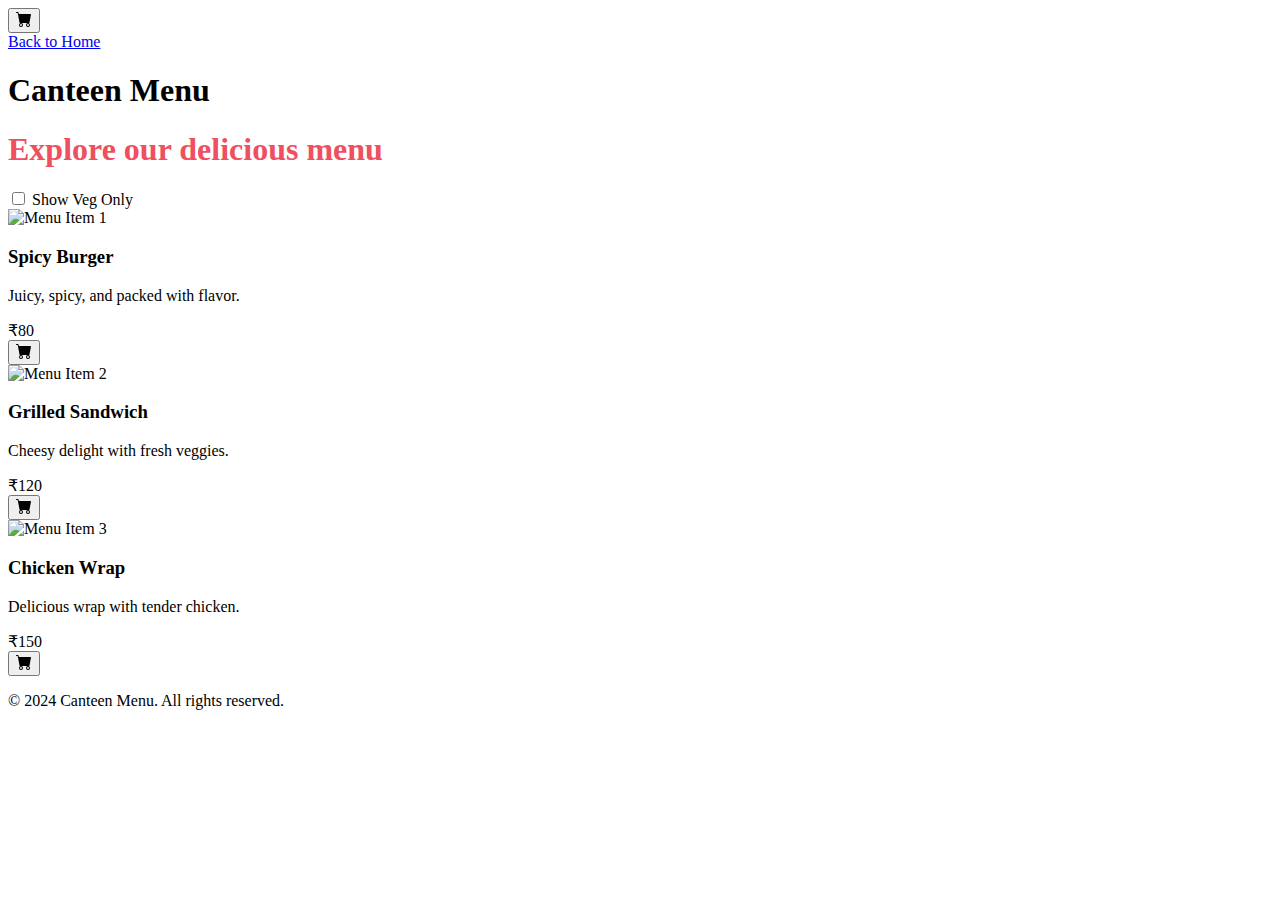
==== menu.html @ ff4709c9 "Add files via upload" ====
<!DOCTYPE html>
<html lang="en">

<head>
    <meta charset="UTF-8">
    <meta name="viewport" content="width=device-width, initial-scale=1.0">
    <title>Canteen Menu</title>

    <!-- Font Awesome and Google Fonts Links -->
    <link rel="stylesheet" href="https://cdnjs.cloudflare.com/ajax/libs/font-awesome/6.1.1/css/all.min.css"
        integrity="sha512-KfkfwYDsLkIlwQp6LFnl8zNdLGxu9YAA1QvwINks4PhcElQSvqcyVLLD9aMhXd13uQjoXtEKNosOWaZqXgel0g=="
        crossorigin="anonymous" referrerpolicy="no-referrer" />
    <link rel="stylesheet"
        href="https://fonts.googleapis.com/css2?family=Poppins:wght@100;200;300;400;500;600;700;800;900&display=swap" />

    <!-- Link to External CSS -->
    <link rel="stylesheet" href="stylez/menu.css" />


    <button class="add-to-cart">
        <svg xmlns="http://www.w3.org/2000/svg" width="16" height="16" fill="currentColor" class="bi bi-cart-fill" viewBox="0 0 16 16">
            <path d="M0 1.5A.5.5 0 0 1 .5 1H2a.5.5 0 0 1 .485.379L2.89 3H14.5a.5.5 0 0 1 .491.592l-1.5 8A.5.5 0 0 1 13 12H4a.5.5 0 0 1-.491-.408L2.01 3.607 1.61 2H.5a.5.5 0 0 1-.5-.5M5 12a2 2 0 1 0 0 4 2 2 0 0 0 0-4m7 0a2 2 0 1 0 0 4 2 2 0 0 0 0-4m-7 1a1 1 0 1 1 0 2 1 1 0 0 1 0-2m7 0a1 1 0 1 1 0 2 1 1 0 0 1 0-2"/>
          </svg>
    </button>
    
    

</head>

<body>
    <header>
        <nav class="navbar">
            <a href="index.html" class="back-button"><i class="fa-solid fa-arrow-left"></i> Back to Home</a>
            <h1>Canteen Menu</h1>
        </nav>
    </header>

    <!-- Hero Section for Menu Page -->
    <section class="menu-hero-section">
        <h1 class="menu-heading" style="color: rgb(239, 79, 95);">Explore our delicious menu</h1>

    </section>

    <!-- Toggle Switch -->
    <div class="veg-toggle-container">
        <label class="switch">
            <input type="checkbox" id="veg-toggle">
            <span class="slider round"></span>
        </label>
        <span class="toggle-label">Show Veg Only</span>
    </div>

<!-- Menu Items Section -->
<section class="menu-container">
    <div class="menu-item">
        <img src="assets/burger.jpg" alt="Menu Item 1">
        <div class="menu-details">
            <h3>Spicy Burger</h3>
            <p>Juicy, spicy, and packed with flavor.</p>
            <span>₹80</span>
        </div>
        <button class="add-to-cart" data-name="Spicy Burger" data-price="80">
            <svg xmlns="http://www.w3.org/2000/svg" width="16" height="16" fill="currentColor" class="bi bi-cart-fill" viewBox="0 0 16 16">
                <path d="M0 1.5A.5.5 0 0 1 .5 1H2a.5.5 0 0 1 .485.379L2.89 3H14.5a.5.5 0 0 1 .491.592l-1.5 8A.5.5 0 0 1 13 12H4a.5.5 0 0 1-.491-.408L2.01 3.607 1.61 2H.5a.5.5 0 0 1-.5-.5M5 12a2 2 0 1 0 0 4 2 2 0 0 0 0-4m7 0a2 2 0 1 0 0 4 2 2 0 0 0 0-4m-7 1a1 1 0 1 1 0 2 1 1 0 0 1 0-2m7 0a1 1 0 1 1 0 2 1 1 0 0 1 0-2"/>
              </svg>
        </button>
    </div>
    <div class="menu-item">
        <img src="assets/grill.jpg" alt="Menu Item 2">
        <div class="menu-details">
            <h3>Grilled Sandwich</h3>
            <p>Cheesy delight with fresh veggies.</p>
            <span>₹120</span>
        </div>
        <button class="add-to-cart" data-name="Grilled Sandwich" data-price="120">
            <svg xmlns="http://www.w3.org/2000/svg" width="16" height="16" fill="currentColor" class="bi bi-cart-fill" viewBox="0 0 16 16">
                <path d="M0 1.5A.5.5 0 0 1 .5 1H2a.5.5 0 0 1 .485.379L2.89 3H14.5a.5.5 0 0 1 .491.592l-1.5 8A.5.5 0 0 1 13 12H4a.5.5 0 0 1-.491-.408L2.01 3.607 1.61 2H.5a.5.5 0 0 1-.5-.5M5 12a2 2 0 1 0 0 4 2 2 0 0 0 0-4m7 0a2 2 0 1 0 0 4 2 2 0 0 0 0-4m-7 1a1 1 0 1 1 0 2 1 1 0 0 1 0-2m7 0a1 1 0 1 1 0 2 1 1 0 0 1 0-2"/>
            </svg>
        </button>
    </div>
    
    <div class="menu-item">
        <img src="assets/wrap.jpg" alt="Menu Item 3">
        <div class="menu-details">
            <h3>Chicken Wrap</h3>
            <p>Delicious wrap with tender chicken.</p>
            <span>₹150</span>
        </div>
        <button class="add-to-cart" data-name="Chicken Wrap" data-price="150">
            <svg xmlns="http://www.w3.org/2000/svg" width="16" height="16" fill="currentColor" class="bi bi-cart-fill" viewBox="0 0 16 16">
                <path d="M0 1.5A.5.5 0 0 1 .5 1H2a.5.5 0 0 1 .485.379L2.89 3H14.5a.5.5 0 0 1 .491.592l-1.5 8A.5.5 0 0 1 13 12H4a.5.5 0 0 1-.491-.408L2.01 3.607 1.61 2H.5a.5.5 0 0 1-.5-.5M5 12a2 2 0 1 0 0 4 2 2 0 0 0 0-4m7 0a2 2 0 1 0 0 4 2 2 0 0 0 0-4m-7 1a1 1 0 1 1 0 2 1 1 0 0 1 0-2m7 0a1 1 0 1 1 0 2 1 1 0 0 1 0-2"/>
            </svg>
        </button>
    </div>
</section>


     

    <footer>
        <p>&copy; 2024 Canteen Menu. All rights reserved.</p>
    </footer>
    <script src="script/menu.js"></script>

</body>



</html>
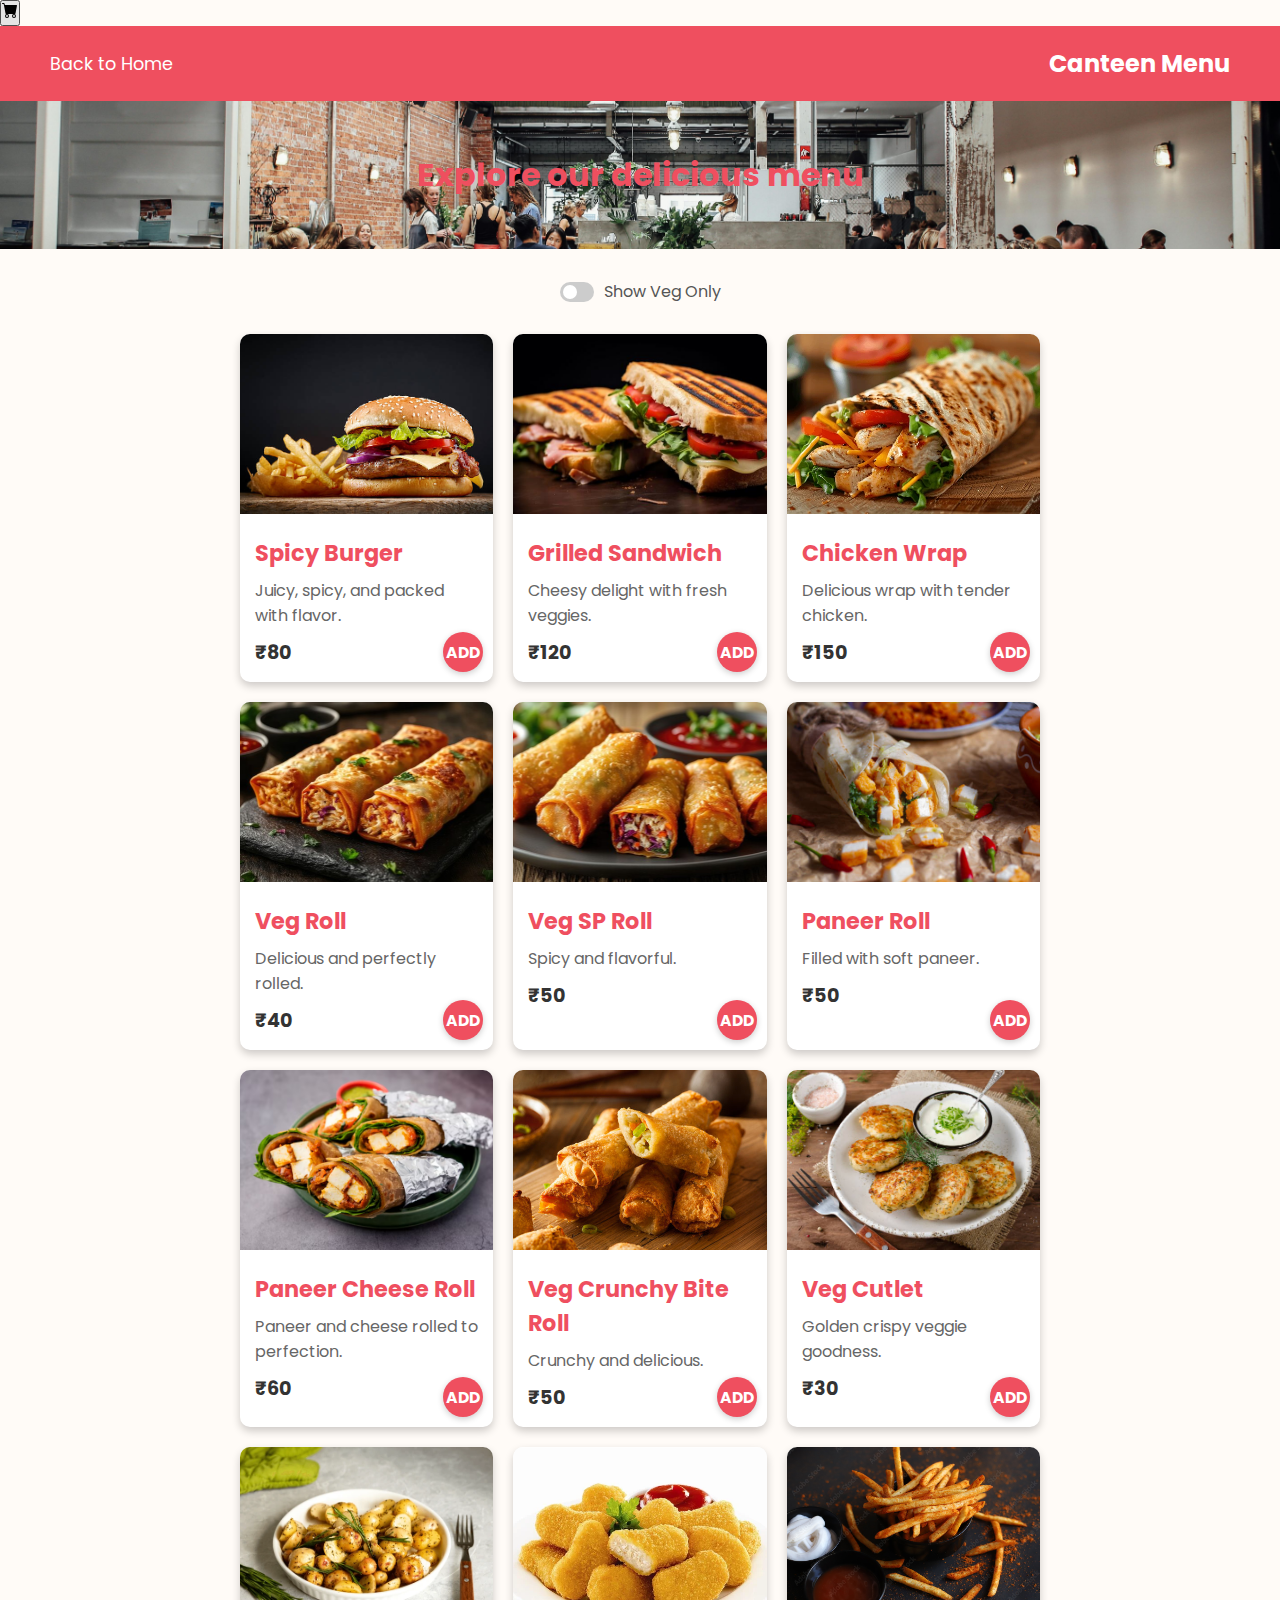
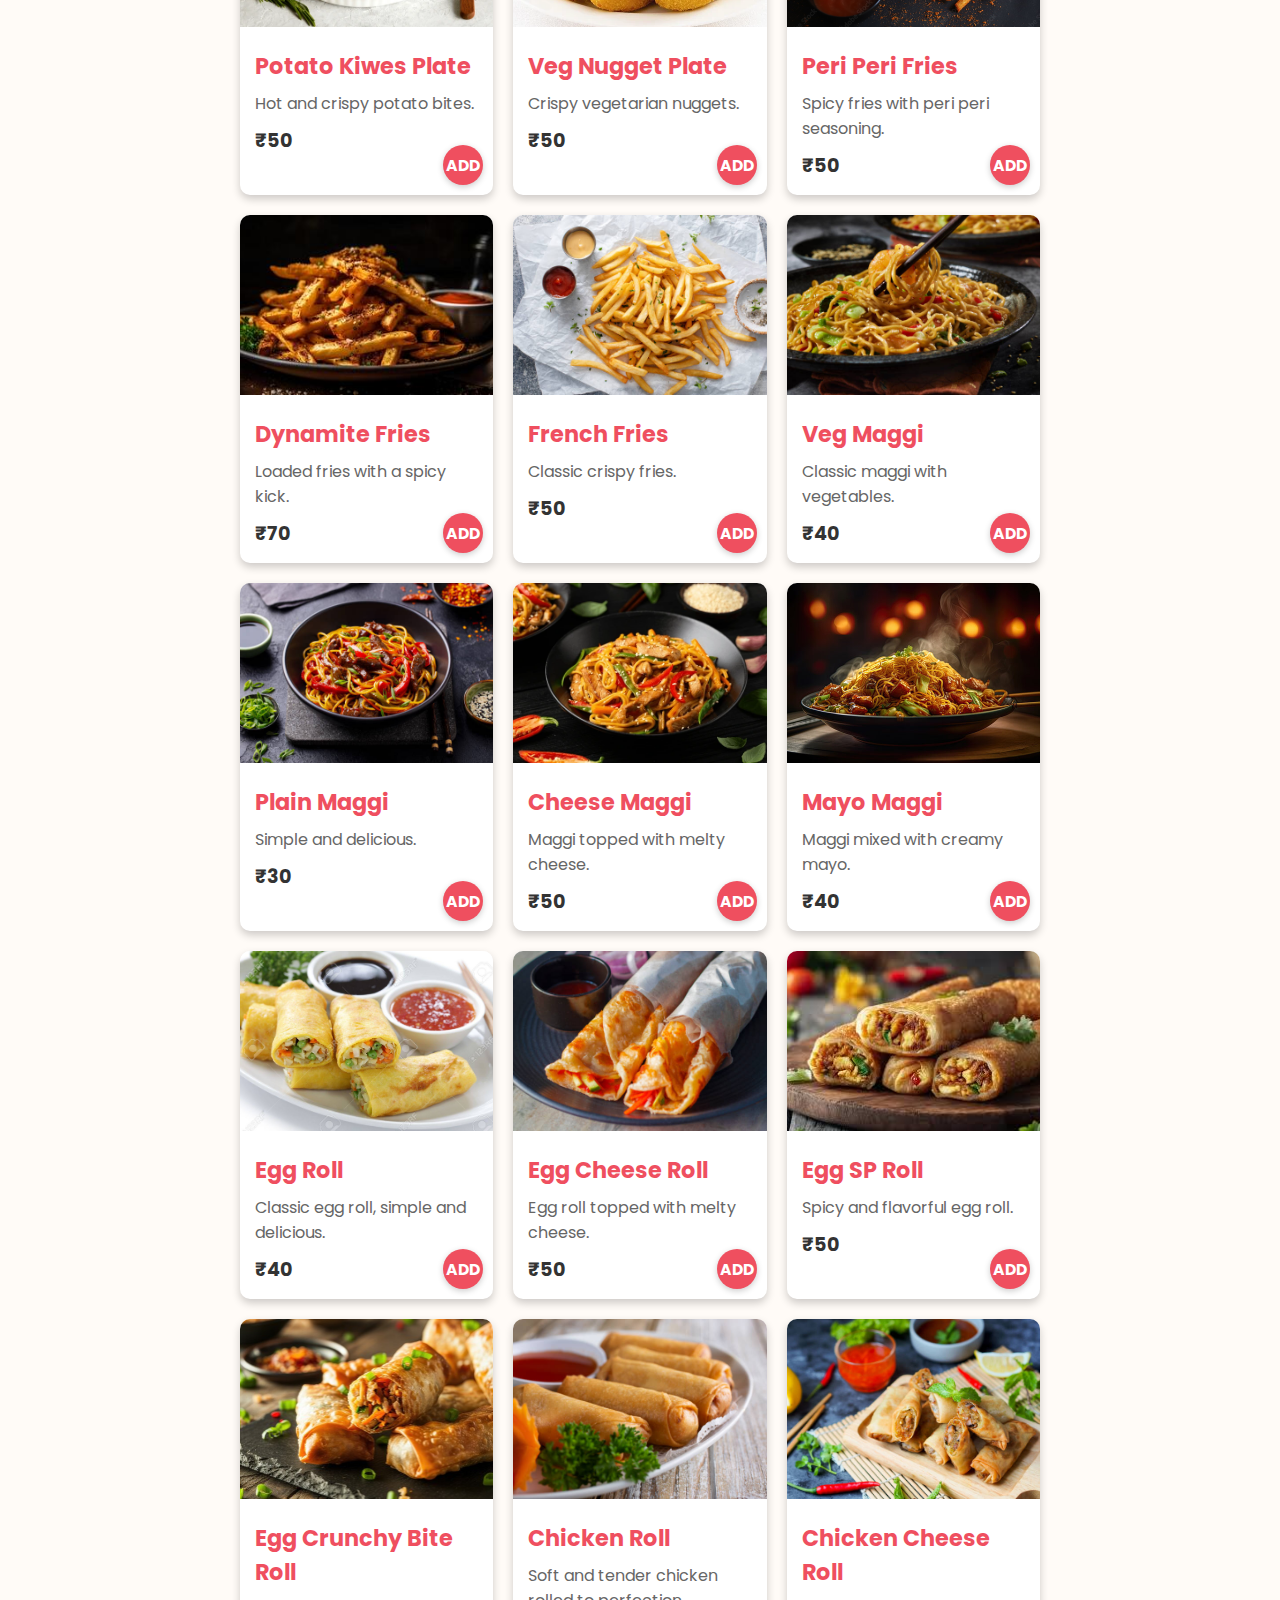
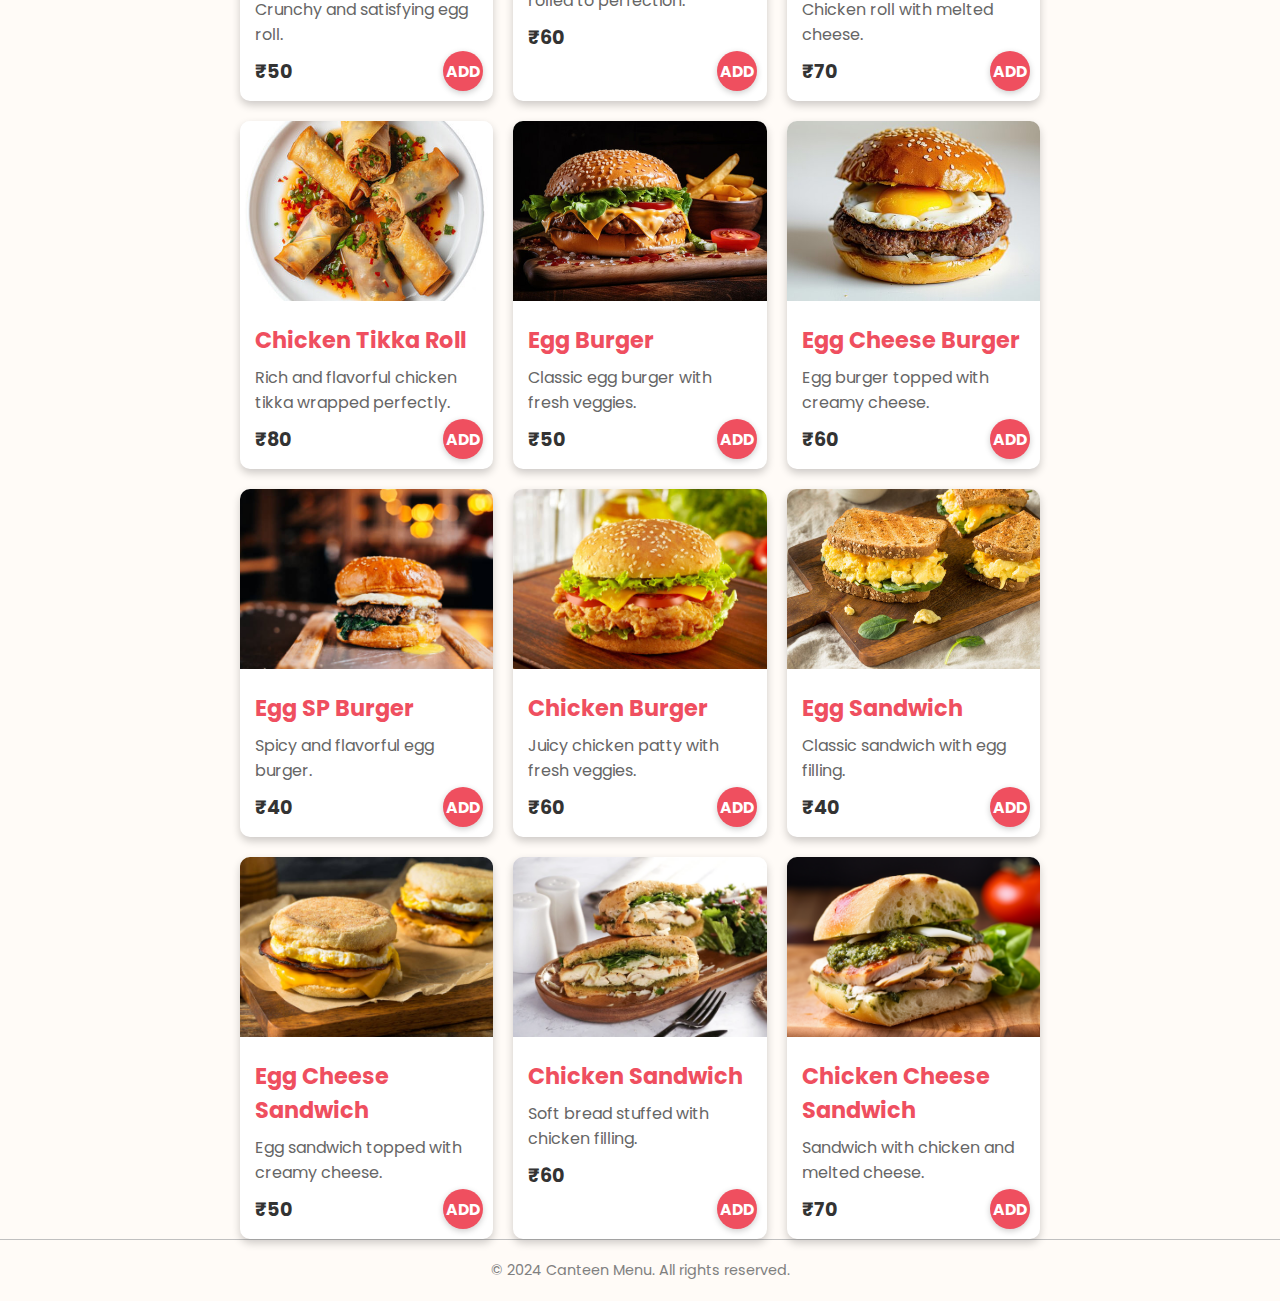
==== commit 4e7b17bb: "Update menu.html" ====
--- a/menu.html
+++ b/menu.html
@@ -16,12 +16,14 @@
     <!-- Link to External CSS -->
     <link rel="stylesheet" href="stylez/menu.css" />
 
-
-    <button class="add-to-cart">
-        <svg xmlns="http://www.w3.org/2000/svg" width="16" height="16" fill="currentColor" class="bi bi-cart-fill" viewBox="0 0 16 16">
+    <button class="add-to-cart-2">
+        <a href="cart.html" style="color: inherit; text-decoration: none;">
+          <svg xmlns="http://www.w3.org/2000/svg" width="16" height="16" fill="currentColor" class="bi bi-cart-fill" viewBox="0 0 16 16">
             <path d="M0 1.5A.5.5 0 0 1 .5 1H2a.5.5 0 0 1 .485.379L2.89 3H14.5a.5.5 0 0 1 .491.592l-1.5 8A.5.5 0 0 1 13 12H4a.5.5 0 0 1-.491-.408L2.01 3.607 1.61 2H.5a.5.5 0 0 1-.5-.5M5 12a2 2 0 1 0 0 4 2 2 0 0 0 0-4m7 0a2 2 0 1 0 0 4 2 2 0 0 0 0-4m-7 1a1 1 0 1 1 0 2 1 1 0 0 1 0-2m7 0a1 1 0 1 1 0 2 1 1 0 0 1 0-2"/>
           </svg>
-    </button>
+        </a>
+      </button>
+      
     
     
 
@@ -52,7 +54,10 @@
 
 <!-- Menu Items Section -->
 <section class="menu-container">
-    <div class="menu-item">
+
+
+
+    <div class="menu-item veg">
         <img src="assets/burger.jpg" alt="Menu Item 1">
         <div class="menu-details">
             <h3>Spicy Burger</h3>
@@ -60,9 +65,7 @@
             <span>₹80</span>
         </div>
         <button class="add-to-cart" data-name="Spicy Burger" data-price="80">
-            <svg xmlns="http://www.w3.org/2000/svg" width="16" height="16" fill="currentColor" class="bi bi-cart-fill" viewBox="0 0 16 16">
-                <path d="M0 1.5A.5.5 0 0 1 .5 1H2a.5.5 0 0 1 .485.379L2.89 3H14.5a.5.5 0 0 1 .491.592l-1.5 8A.5.5 0 0 1 13 12H4a.5.5 0 0 1-.491-.408L2.01 3.607 1.61 2H.5a.5.5 0 0 1-.5-.5M5 12a2 2 0 1 0 0 4 2 2 0 0 0 0-4m7 0a2 2 0 1 0 0 4 2 2 0 0 0 0-4m-7 1a1 1 0 1 1 0 2 1 1 0 0 1 0-2m7 0a1 1 0 1 1 0 2 1 1 0 0 1 0-2"/>
-              </svg>
+            <h3>ADD</h3>
         </button>
     </div>
     <div class="menu-item">
@@ -72,10 +75,8 @@
             <p>Cheesy delight with fresh veggies.</p>
             <span>₹120</span>
         </div>
-        <button class="add-to-cart" data-name="Grilled Sandwich" data-price="120">
-            <svg xmlns="http://www.w3.org/2000/svg" width="16" height="16" fill="currentColor" class="bi bi-cart-fill" viewBox="0 0 16 16">
-                <path d="M0 1.5A.5.5 0 0 1 .5 1H2a.5.5 0 0 1 .485.379L2.89 3H14.5a.5.5 0 0 1 .491.592l-1.5 8A.5.5 0 0 1 13 12H4a.5.5 0 0 1-.491-.408L2.01 3.607 1.61 2H.5a.5.5 0 0 1-.5-.5M5 12a2 2 0 1 0 0 4 2 2 0 0 0 0-4m7 0a2 2 0 1 0 0 4 2 2 0 0 0 0-4m-7 1a1 1 0 1 1 0 2 1 1 0 0 1 0-2m7 0a1 1 0 1 1 0 2 1 1 0 0 1 0-2"/>
-            </svg>
+        <button class="add-to-cart" data-name="Spicy Burger" data-price="80">
+            <h3>ADD</h3>
         </button>
     </div>
     
@@ -86,12 +87,370 @@
             <p>Delicious wrap with tender chicken.</p>
             <span>₹150</span>
         </div>
-        <button class="add-to-cart" data-name="Chicken Wrap" data-price="150">
-            <svg xmlns="http://www.w3.org/2000/svg" width="16" height="16" fill="currentColor" class="bi bi-cart-fill" viewBox="0 0 16 16">
-                <path d="M0 1.5A.5.5 0 0 1 .5 1H2a.5.5 0 0 1 .485.379L2.89 3H14.5a.5.5 0 0 1 .491.592l-1.5 8A.5.5 0 0 1 13 12H4a.5.5 0 0 1-.491-.408L2.01 3.607 1.61 2H.5a.5.5 0 0 1-.5-.5M5 12a2 2 0 1 0 0 4 2 2 0 0 0 0-4m7 0a2 2 0 1 0 0 4 2 2 0 0 0 0-4m-7 1a1 1 0 1 1 0 2 1 1 0 0 1 0-2m7 0a1 1 0 1 1 0 2 1 1 0 0 1 0-2"/>
-            </svg>
-        </button>
-    </div>
+        <button class="add-to-cart" data-name="Spicy Burger" data-price="80">
+            <h3>ADD</h3>
+        </button>
+    </div>
+    
+
+
+
+    <!-- Rolls -->
+    <div class="menu-item veg">
+        <img src="assets/roll1.jpg" alt="Veg Roll">
+        <div class="menu-details">
+            <h3>Veg Roll</h3>
+            <p>Delicious and perfectly rolled.</p>
+            <span>₹40</span>
+        </div>
+        <button class="add-to-cart" data-name="Veg Roll" data-price="40">
+            <h3>ADD</h3>
+        </button>
+    </div>
+    <div class="menu-item veg">
+        <img src="assets/roll2.jpg" alt="Veg SP Roll">
+        <div class="menu-details">
+            <h3>Veg SP Roll</h3>
+            <p>Spicy and flavorful.</p>
+            <span>₹50</span>
+        </div>
+        <button class="add-to-cart" data-name="Veg SP Roll" data-price="50">
+            <h3>ADD</h3>
+        </button>
+    </div>
+    <div class="menu-item veg">
+        <img src="assets/roll3.jpg" alt="Paneer Roll">
+        <div class="menu-details">
+            <h3>Paneer Roll</h3>
+            <p>Filled with soft paneer.</p>
+            <span>₹50</span>
+        </div>
+        <button class="add-to-cart" data-name="Paneer Roll" data-price="50">
+            <h3>ADD</h3>
+        </button>
+    </div>
+    <div class="menu-item veg">
+        <img src="assets/roll4.jpg" alt="Paneer Cheese Roll">
+        <div class="menu-details">
+            <h3>Paneer Cheese Roll</h3>
+            <p>Paneer and cheese rolled to perfection.</p>
+            <span>₹60</span>
+        </div>
+        <button class="add-to-cart" data-name="Paneer Cheese Roll" data-price="60">
+            <h3>ADD</h3>
+        </button>
+    </div>
+    <div class="menu-item veg">
+        <img src="assets/roll5.jpg" alt="Veg Crunchy Bite Roll">
+        <div class="menu-details">
+            <h3>Veg Crunchy Bite Roll</h3>
+            <p>Crunchy and delicious.</p>
+            <span>₹50</span>
+        </div>
+        <button class="add-to-cart" data-name="Veg Crunchy Bite Roll" data-price="50">
+            <h3>ADD</h3>
+        </button>
+    </div>
+    
+
+<!-- Snacks -->
+<div class="menu-item veg">
+    <img src="assets/sna1.jpg" alt="Veg Cutlet">
+    <div class="menu-details">
+        <h3>Veg Cutlet</h3>
+        <p>Golden crispy veggie goodness.</p>
+        <span>₹30</span>
+    </div>
+    <button class="add-to-cart" data-name="Veg Cutlet" data-price="30">
+        <h3>ADD</h3>
+    </button>
+</div>
+<div class="menu-item veg">
+    <img src="assets/sna2.jpg" alt="Potato Kiwes Plate">
+    <div class="menu-details">
+        <h3>Potato Kiwes Plate</h3>
+        <p>Hot and crispy potato bites.</p>
+        <span>₹50</span>
+    </div>
+    <button class="add-to-cart" data-name="Potato Kiwes Plate" data-price="50">
+        <h3>ADD</h3>
+    </button>
+</div>
+<div class="menu-item veg">
+    <img src="assets/sna3.jpg" alt="Veg Nugget Plate">
+    <div class="menu-details">
+        <h3>Veg Nugget Plate</h3>
+        <p>Crispy vegetarian nuggets.</p>
+        <span>₹50</span>
+    </div>
+    <button class="add-to-cart" data-name="Veg Nugget Plate" data-price="50">
+        <h3>ADD</h3>
+    </button>
+</div>
+<div class="menu-item veg">
+    <img src="assets/sna4.jpg" alt="Peri Peri Fries">
+    <div class="menu-details">
+        <h3>Peri Peri Fries</h3>
+        <p>Spicy fries with peri peri seasoning.</p>
+        <span>₹50</span>
+    </div>
+    <button class="add-to-cart" data-name="Peri Peri Fries" data-price="50">
+        <h3>ADD</h3>
+    </button>
+</div>
+<div class="menu-item veg">
+    <img src="assets/sna5.jpg" alt="Dynamite Fries">
+    <div class="menu-details">
+        <h3>Dynamite Fries</h3>
+        <p>Loaded fries with a spicy kick.</p>
+        <span>₹70</span>
+    </div>
+    <button class="add-to-cart" data-name="Dynamite Fries" data-price="70">
+        <h3>ADD</h3>
+    </button>
+</div>
+<div class="menu-item veg">
+    <img src="assets/sna6.jpg" alt="French Fries">
+    <div class="menu-details">
+        <h3>French Fries</h3>
+        <p>Classic crispy fries.</p>
+        <span>₹50</span>
+    </div>
+    <button class="add-to-cart" data-name="French Fries" data-price="50">
+        <h3>ADD</h3>
+    </button>
+</div>
+
+
+<!-- Maggi -->
+<div class="menu-item veg">
+    <img src="assets/mag1.jpg" alt="Veg Maggi">
+    <div class="menu-details">
+        <h3>Veg Maggi</h3>
+        <p>Classic maggi with vegetables.</p>
+        <span>₹40</span>
+    </div>
+    <button class="add-to-cart" data-name="Veg Maggi" data-price="40">
+        <h3>ADD</h3>
+    </button>
+</div>
+<div class="menu-item veg">
+    <img src="assets/mag2.jpg" alt="Plain Maggi">
+    <div class="menu-details">
+        <h3>Plain Maggi</h3>
+        <p>Simple and delicious.</p>
+        <span>₹30</span>
+    </div>
+    <button class="add-to-cart" data-name="Plain Maggi" data-price="30">
+        <h3>ADD</h3>
+    </button>
+</div>
+<div class="menu-item veg">
+    <img src="assets/mag3.jpg" alt="Cheese Maggi">
+    <div class="menu-details">
+        <h3>Cheese Maggi</h3>
+        <p>Maggi topped with melty cheese.</p>
+        <span>₹50</span>
+    </div>
+    <button class="add-to-cart" data-name="Cheese Maggi" data-price="50">
+        <h3>ADD</h3>
+    </button>
+</div>
+<div class="menu-item veg">
+    <img src="assets/mag4.jpg" alt="Mayo Maggi">
+    <div class="menu-details">
+        <h3>Mayo Maggi</h3>
+        <p>Maggi mixed with creamy mayo.</p>
+        <span>₹40</span>
+    </div>
+    <button class="add-to-cart" data-name="Mayo Maggi" data-price="40">
+        <h3>ADD</h3>
+    </button>
+</div>
+
+
+
+
+
+
+
+
+
+
+
+<div class="menu-item">
+    <img src="assets/nroll1.jpg" alt="Egg Roll">
+    <div class="menu-details">
+        <h3>Egg Roll</h3>
+        <p>Classic egg roll, simple and delicious.</p>
+        <span>₹40</span>
+    </div>
+    <button class="add-to-cart" data-name="Egg Roll" data-price="40">
+        <h3>ADD</h3>
+    </button>
+</div>
+<div class="menu-item">
+    <img src="assets/nroll2.jpg" alt="Egg Cheese Roll">
+    <div class="menu-details">
+        <h3>Egg Cheese Roll</h3>
+        <p>Egg roll topped with melty cheese.</p>
+        <span>₹50</span>
+    </div>
+    <button class="add-to-cart" data-name="Egg Cheese Roll" data-price="50">
+        <h3>ADD</h3>
+    </button>
+</div>
+<div class="menu-item">
+    <img src="assets/nroll3.jpg" alt="Egg SP Roll">
+    <div class="menu-details">
+        <h3>Egg SP Roll</h3>
+        <p>Spicy and flavorful egg roll.</p>
+        <span>₹50</span>
+    </div>
+    <button class="add-to-cart" data-name="Egg SP Roll" data-price="50">
+        <h3>ADD</h3>
+    </button>
+</div>
+<div class="menu-item">
+    <img src="assets/nroll4.jpg" alt="Egg Crunchy Bite Roll">
+    <div class="menu-details">
+        <h3>Egg Crunchy Bite Roll</h3>
+        <p>Crunchy and satisfying egg roll.</p>
+        <span>₹50</span>
+    </div>
+    <button class="add-to-cart" data-name="Egg Crunchy Bite Roll" data-price="50">
+        <h3>ADD</h3>
+    </button>
+</div>
+<div class="menu-item">
+    <img src="assets/nroll5.jpg" alt="Chicken Roll">
+    <div class="menu-details">
+        <h3>Chicken Roll</h3>
+        <p>Soft and tender chicken rolled to perfection.</p>
+        <span>₹60</span>
+    </div>
+    <button class="add-to-cart" data-name="Chicken Roll" data-price="60">
+        <h3>ADD</h3>
+    </button>
+</div>
+<div class="menu-item">
+    <img src="assets/nroll6.jpg" alt="Chicken Cheese Roll">
+    <div class="menu-details">
+        <h3>Chicken Cheese Roll</h3>
+        <p>Chicken roll with melted cheese.</p>
+        <span>₹70</span>
+    </div>
+    <button class="add-to-cart" data-name="Chicken Cheese Roll" data-price="70">
+        <h3>ADD</h3>
+    </button>
+</div>
+<div class="menu-item">
+    <img src="assets/nroll7.jpg" alt="Chicken Tikka Roll">
+    <div class="menu-details">
+        <h3>Chicken Tikka Roll</h3>
+        <p>Rich and flavorful chicken tikka wrapped perfectly.</p>
+        <span>₹80</span>
+    </div>
+    <button class="add-to-cart" data-name="Chicken Tikka Roll" data-price="80">
+        <h3>ADD</h3>
+    </button>
+</div>
+<div class="menu-item">
+    <img src="assets/nbur1.jpg" alt="Egg Burger">
+    <div class="menu-details">
+        <h3>Egg Burger</h3>
+        <p>Classic egg burger with fresh veggies.</p>
+        <span>₹50</span>
+    </div>
+    <button class="add-to-cart" data-name="Egg Burger" data-price="50">
+        <h3>ADD</h3>
+    </button>
+</div>
+<div class="menu-item">
+    <img src="assets/nbur2.jpg" alt="Egg Cheese Burger">
+    <div class="menu-details">
+        <h3>Egg Cheese Burger</h3>
+        <p>Egg burger topped with creamy cheese.</p>
+        <span>₹60</span>
+    </div>
+    <button class="add-to-cart" data-name="Egg Cheese Burger" data-price="60">
+        <h3>ADD</h3>
+    </button>
+</div>
+<div class="menu-item">
+    <img src="assets/nbur3.jpg" alt="Egg SP Burger">
+    <div class="menu-details">
+        <h3>Egg SP Burger</h3>
+        <p>Spicy and flavorful egg burger.</p>
+        <span>₹40</span>
+    </div>
+    <button class="add-to-cart" data-name="Egg SP Burger" data-price="40">
+        <h3>ADD</h3>
+    </button>
+</div>
+<div class="menu-item">
+    <img src="assets/nbur4.jpg" alt="Chicken Burger">
+    <div class="menu-details">
+        <h3>Chicken Burger</h3>
+        <p>Juicy chicken patty with fresh veggies.</p>
+        <span>₹60</span>
+    </div>
+    <button class="add-to-cart" data-name="Chicken Burger" data-price="60">
+        <h3>ADD</h3>
+    </button>
+</div>
+<div class="menu-item">
+    <img src="assets/nsand1.jpg" alt="Egg Sandwich">
+    <div class="menu-details">
+        <h3>Egg Sandwich</h3>
+        <p>Classic sandwich with egg filling.</p>
+        <span>₹40</span>
+    </div>
+    <button class="add-to-cart" data-name="Egg Sandwich" data-price="40">
+        <h3>ADD</h3>
+    </button>
+</div>
+<div class="menu-item">
+    <img src="assets/nsand2.jpg" alt="Egg Cheese Sandwich">
+    <div class="menu-details">
+        <h3>Egg Cheese Sandwich</h3>
+        <p>Egg sandwich topped with creamy cheese.</p>
+        <span>₹50</span>
+    </div>
+    <button class="add-to-cart" data-name="Egg Cheese Sandwich" data-price="50">
+        <h3>ADD</h3>
+    </button>
+</div>
+<div class="menu-item">
+    <img src="assets/nsand3.jpg" alt="Chicken Sandwich">
+    <div class="menu-details">
+        <h3>Chicken Sandwich</h3>
+        <p>Soft bread stuffed with chicken filling.</p>
+        <span>₹60</span>
+    </div>
+    <button class="add-to-cart" data-name="Chicken Sandwich" data-price="60">
+        <h3>ADD</h3>
+    </button>
+</div>
+<div class="menu-item">
+    <img src="assets/nsand4.jpg" alt="Chicken Cheese Sandwich">
+    <div class="menu-details">
+        <h3>Chicken Cheese Sandwich</h3>
+        <p>Sandwich with chicken and melted cheese.</p>
+        <span>₹70</span>
+    </div>
+    <button class="add-to-cart" data-name="Chicken Cheese Sandwich" data-price="70">
+        <h3>ADD</h3>
+    </button>
+</div>
+
+
+
+
+
+
+
+
 </section>
 
 
@@ -106,4 +465,4 @@
 
 
 
-</html>+</html>
--- a/stylez/menu.css
+++ b/stylez/menu.css
@@ -0,0 +1,287 @@
+/* Reset */
+* {
+    margin: 0;
+    padding: 0;
+    box-sizing: border-box;
+    font-family: 'Poppins', sans-serif;
+}
+
+body {
+    background-color: rgb(255, 251, 247);
+    color: #333;
+}
+
+/* Navbar */
+.navbar {
+    display: flex;
+    align-items: center;
+    padding: 20px 50px;
+    background-color: rgb(239, 79, 95);
+    color: white;
+    justify-content: space-between;
+}
+
+.navbar h1 {
+    font-size: 1.5rem;
+}
+
+.back-button {
+    color: white;
+    text-decoration: none;
+    font-size: 1.1rem;
+}
+
+.back-button:hover {
+    text-decoration: underline;
+}
+
+/* Hero Section */
+.menu-hero-section {
+    text-align: center;
+    padding: 50px 20px;
+    background: url("../assets/can.jpg") center center/cover no-repeat;
+    color: white;
+}
+
+.menu-hero-section h2 {
+    font-size: 2.5rem;
+    font-weight: bold;
+}
+
+
+
+/* Toggle Switch */
+/* .veg-toggle-container {
+    display: flex;
+    justify-content: left;
+    align-items: left;
+    margin: 20px 300px;
+} */
+
+
+
+.veg-toggle-container {
+    display: flex;
+    justify-content: center; /* Center-align horizontally */
+    align-items: center; /* Center-align vertically */
+    margin: 20px auto; /* Center the toggle with auto margins */
+    padding: 10px;
+    width: 90%; /* Make it relative to the viewport */
+    max-width: 1200px; /* Prevent it from growing too wide */
+}
+
+/* Add responsive behavior for smaller screens */
+@media (max-width: 768px) {
+    .veg-toggle-container {
+        flex-direction: column; /* Stack items vertically */
+        gap: 10px; /* Add spacing between elements */
+    }
+}
+
+
+.switch {
+    position: relative;
+    display: inline-block;
+    width: 34px;
+    height: 20px;
+}
+
+.switch input {
+    opacity: 0;
+    width: 0;
+    height: 0;
+}
+
+.slider {
+    position: absolute;
+    cursor: pointer;
+    top: 0;
+    left: 0;
+    right: 0;
+    bottom: 0;
+    background-color: #ccc;
+    transition: 0.4s;
+    border-radius: 20px;
+}
+
+.slider:before {
+    position: absolute;
+    content: "";
+    height: 14px;
+    width: 14px;
+    left: 3px;
+    bottom: 3px;
+    background-color: white;
+    transition: 0.4s;
+    border-radius: 50%;
+}
+
+input:checked + .slider {
+    background-color: rgb(239, 79, 95);
+}
+
+input:checked + .slider:before {
+    transform: translateX(14px);
+}
+
+.toggle-label {
+    margin-left: 10px;
+    font-size: 16px;
+    color: #555;
+}
+
+
+/* Menu Container */
+/* .menu-container {
+    display: flex;
+    flex-wrap: wrap;
+    gap: 20px;
+    justify-content: center;
+    padding: 0px 200px;
+} */
+
+/* Menu Item Card */
+/* .menu-item {
+    background: white;
+    border-radius: 10px;
+    box-shadow: 0 4px 8px rgba(0, 0, 0, 0.2);
+    overflow: hidden;
+    width: 280px;
+    transition: transform 0.3s ease, box-shadow 0.3s ease;
+} */
+
+
+
+.menu-container {
+    display: flex;
+    flex-wrap: wrap; /* Allow items to wrap in rows */
+    gap: 20px; /* Consistent spacing between items */
+    justify-content: center; /* Center the items */
+    padding: 0 10px; /* Add padding for smaller screens */
+    margin: auto; /* Center the container */
+    max-width: 900px; /* Restrict width to make it look clean */
+}
+
+.menu-item {
+    background: white;
+    border-radius: 10px;
+    box-shadow: 0 4px 8px rgba(0, 0, 0, 0.2);
+    overflow: hidden;
+    width: calc(100% / 3 - 40px); /* Three items per row with gap */
+    max-width: 280px; /* Limit max width */
+    transition: transform 0.3s ease, box-shadow 0.3s ease;
+}
+
+
+.menu-item {
+    position: relative; /* Make it easier to position child elements */
+    background: white;
+    border-radius: 10px;
+    box-shadow: 0 4px 8px rgba(0, 0, 0, 0.2);
+    overflow: hidden;
+    width: calc(100% / 3 - 40px);
+    max-width: 280px;
+    transition: transform 0.3s ease, box-shadow 0.3s ease;
+}
+
+/* Add-to-cart button */
+.menu-item {
+    position: relative; /* Make it easier to position child elements */
+    background: white;
+    border-radius: 10px;
+    box-shadow: 0 4px 8px rgba(0, 0, 0, 0.2);
+    overflow: hidden;
+    width: calc(100% / 3 - 40px);
+    max-width: 280px;
+    transition: transform 0.3s ease, box-shadow 0.3s ease;
+}
+
+.add-to-cart {
+    position: absolute;
+    bottom: 10px; /* Position near the bottom */
+    right: 10px;  /* Position near the right */
+    background-color: rgb(239, 79, 95);
+    color: white;
+    border: none;
+    border-radius: 50%;
+    width: 40px;
+    height: 40px;
+    display: flex;
+    justify-content: center;
+    align-items: center;
+    cursor: pointer;
+    box-shadow: 0 2px 6px rgba(0, 0, 0, 0.2);
+    transition: background-color 0.3s ease, transform 0.3s ease;
+}
+
+.add-to-cart i {
+    font-size: 15px;
+}
+
+.add-to-cart:hover {
+    background-color: rgb(200, 50, 70);
+    transform: scale(1.1);
+}
+
+
+
+/* Responsive adjustments for smaller screens */
+@media (max-width: 1024px) {
+    .menu-item {
+        width: calc(100% / 2 - 20px); /* Two items per row */
+    }
+}
+
+@media (max-width: 768px) {
+    .menu-item {
+        width: 100%; /* Full-width items for small screens */
+    }
+}
+
+
+
+
+
+.menu-item:hover {
+    transform: translateY(-5px);
+    box-shadow: 0 6px 12px rgba(0, 0, 0, 0.3);
+}
+
+.menu-item img {
+    width: 100%;
+    height: 180px;
+    object-fit: cover;
+}
+
+.menu-details {
+    padding: 15px;
+    text-align: left;
+}
+
+.menu-details h3 {
+    font-size: 1.4rem;
+    color: rgb(239, 79, 95);
+}
+
+.menu-details p {
+    color: #666;
+    font-size: 1rem;
+    margin-top: 8px;
+}
+
+.menu-details span {
+    display: block;
+    margin-top: 10px;
+    font-size: 1.2rem;
+    font-weight: bold;
+    color: #333;
+}
+
+/* Footer */
+footer {
+    text-align: center;
+    padding: 20px;
+    font-size: 0.9rem;
+    color: gray;
+    border-top: 1px solid #C0C0C0;
+}